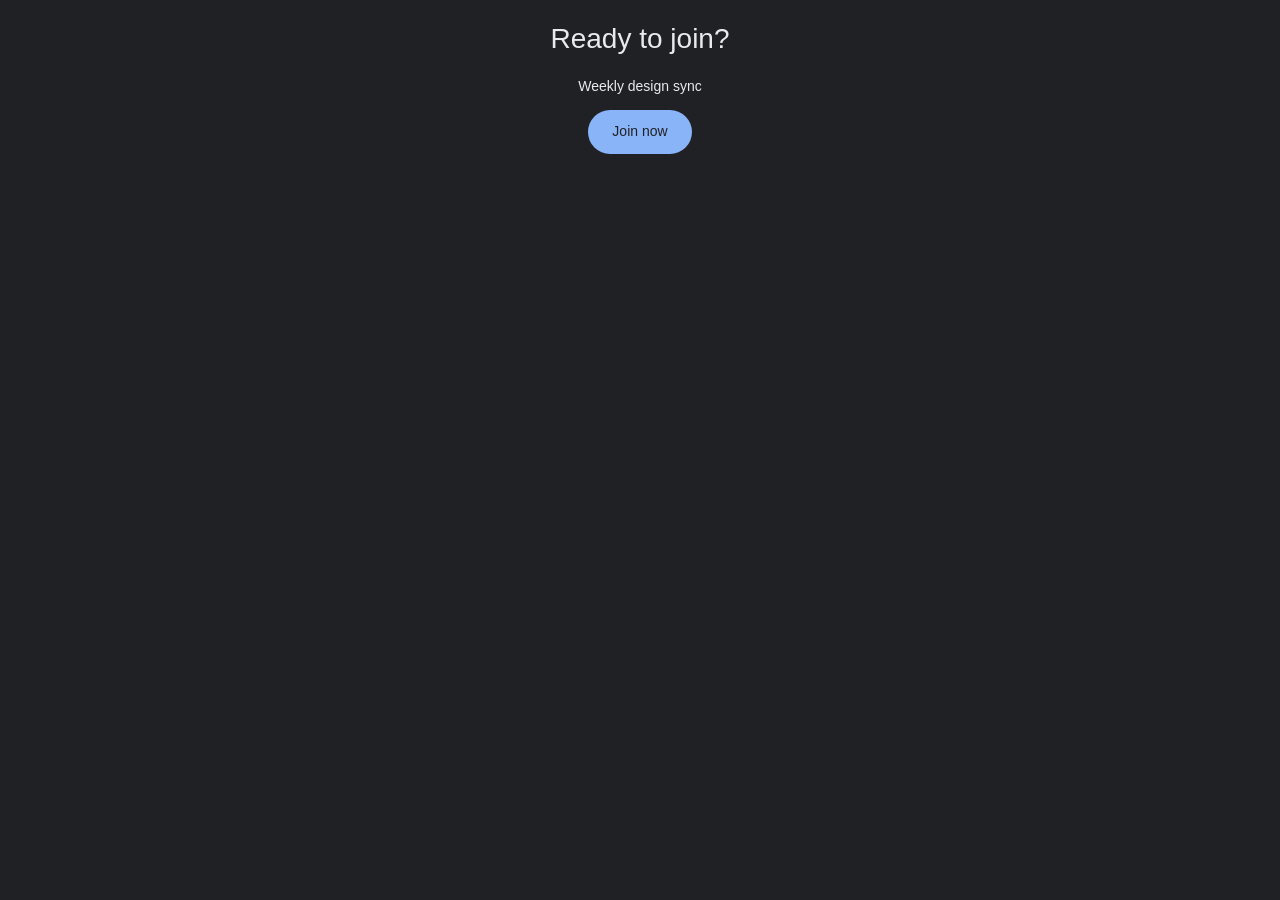
==== test/fake-meet.html @ b9402147 "Meet Capture for Claude 1.0.0 Chrome extension that saves Google Meet live captions and screen-share" ====
<!doctype html>
<html lang="en">
<head>
<meta charset="utf-8">
<title>Meet – {{CODE}}</title>
<style>
  body { margin: 0; background: #202124; color: #e8eaed; font: 14px/1.4 "Google Sans", Roboto, Arial, sans-serif; height: 100vh; display: flex; flex-direction: column; }
  .lobby { margin: auto; text-align: center; }
  .lobby h1 { font-weight: 400; font-size: 28px; }
  .lobby button, .bar button, .left button { font: inherit; }
  .join { background: #8ab4f8; color: #202124; border: 0; border-radius: 24px; padding: 12px 24px; font-weight: 500; cursor: pointer; }
  .stage { flex: 1; display: grid; grid-template-columns: 2fr 1fr; grid-template-rows: 1fr 1fr; gap: 10px; padding: 16px 16px 0; }
  .tile { position: relative; background: #3c4043; border-radius: 12px; overflow: hidden; display: flex; align-items: center; justify-content: center; }
  .tile video { width: 100%; height: 100%; object-fit: cover; }
  .tile.big { grid-row: 1 / 3; }
  .tile .name { position: absolute; left: 12px; bottom: 10px; background: rgba(0,0,0,.45); padding: 4px 8px; border-radius: 6px; font-size: 13px; }
  .bar { display: flex; justify-content: center; gap: 10px; padding: 14px; }
  .bar button { width: 48px; height: 48px; border-radius: 50%; border: 0; background: #3c4043; color: #e8eaed; cursor: pointer; }
  .bar button#leave { background: #ea4335; width: 64px; }
  .bar button[aria-pressed="true"] { background: #8ab4f8; color: #202124; }
  .google-symbols { font-family: monospace; font-size: 11px; }
  .footer { position: fixed; left: 16px; bottom: 22px; font-size: 14px; }
  .iOzk7 { position: fixed; left: 50%; bottom: 90px; transform: translateX(-50%); width: 640px; max-height: 140px; overflow: hidden; }
  .vNKgIf { display: flex; flex-direction: column; gap: 8px; }
  .nMcdL { display: flex; gap: 10px; align-items: flex-start; }
  .adE6rb { display: flex; gap: 8px; align-items: center; min-width: 150px; }
  .adE6rb img { width: 28px; height: 28px; border-radius: 50%; }
  .NWpY1d { font-weight: 500; }
  .ygicle { font-size: 18px; text-shadow: 0 1px 2px #000; }
  .left { margin: auto; text-align: center; }
  .left h1 { font-weight: 400; font-size: 28px; }
  .left button { margin: 6px; padding: 10px 18px; border-radius: 20px; border: 1px solid #5f6368; background: transparent; color: #8ab4f8; cursor: pointer; }
</style>
</head>
<body>
<div id="app"></div>
<script>
(() => {
  const CODE = location.pathname.replace(/^\//, '') || 'abc-defg-hij';
  const app = document.getElementById('app');
  const esc = (s) => String(s).replace(/[&<>"]/g, (c) => ({ '&': '&amp;', '<': '&lt;', '>': '&gt;', '"': '&quot;' }[c]));
  const streams = [];

  // A moving camera picture and a presentation whose "slide" changes every few seconds.
  function cameraStream(hue) {
    const c = document.createElement('canvas'); c.width = 640; c.height = 360;
    const ctx = c.getContext('2d'); let t = 0;
    const draw = () => { t += 0.05; ctx.fillStyle = `hsl(${hue} 30% 25%)`; ctx.fillRect(0, 0, 640, 360); ctx.fillStyle = `hsl(${hue} 60% 60%)`; ctx.beginPath(); ctx.arc(320 + Math.sin(t) * 120, 180 + Math.cos(t * 1.3) * 60, 70, 0, 7); ctx.fill(); requestAnimationFrame(draw); };
    draw();
    const s = c.captureStream(15); streams.push(s); return s;
  }
  let slide = 1;
  function presentationStream() {
    const c = document.createElement('canvas'); c.width = 1600; c.height = 900;
    const ctx = c.getContext('2d');
    const draw = () => {
      ctx.fillStyle = ['#fdf6e3', '#e8f0fe', '#fce8e6', '#e6f4ea'][slide % 4]; ctx.fillRect(0, 0, 1600, 900);
      ctx.fillStyle = '#202124'; ctx.font = 'bold 96px sans-serif'; ctx.fillText('Slide ' + slide, 120, 220);
      ctx.font = '48px sans-serif'; ctx.fillText('Design rules we agreed on', 120, 340);
      ctx.fillStyle = ['#1a73e8', '#d93025', '#188038', '#f9ab00'][slide % 4]; ctx.fillRect(120, 420, 400 + (slide % 3) * 200, 160);
    };
    draw();
    setInterval(draw, 400);          // keep frames flowing even when nothing changes
    setInterval(() => { slide++; draw(); }, 5000);
    const s = c.captureStream(5); streams.push(s); return s;
  }

  function lobby() {
    document.title = 'Meet – ' + CODE;
    app.innerHTML = `<div class="lobby"><h1>Ready to join?</h1><p>Weekly design sync</p><button class="join" id="join">Join now</button></div>`;
    document.getElementById('join').onclick = call;
  }

  function call() {
    document.title = 'Weekly design sync - Google Meet';
    app.innerHTML = `
      <div class="stage" id="stage">
        <div class="tile" data-participant-id="spaces/x/devices/2"><video id="cam2" autoplay muted playsinline></video><div class="name">Priya Natarajan</div></div>
        <div class="tile" data-participant-id="spaces/x/devices/self"><video id="selfcam" autoplay muted playsinline style="transform:scaleX(-1)"></video><div class="name"><span data-self-name="Jesh Shiva">You</span></div></div>
      </div>
      <div class="bar">
        <button aria-label="Turn off microphone (ctrl + d)"><i class="google-symbols">mic</i></button>
        <button aria-label="Turn off camera (ctrl + e)"><i class="google-symbols">videocam</i></button>
        <button id="cc" aria-label="Turn on captions (c)" aria-pressed="false"><i class="google-symbols">closed_caption_off</i></button>
        <button id="leave" aria-label="Leave call"><i class="google-symbols">call_end</i></button>
      </div>
      <div class="footer"><span class="u6vdEc">${esc(CODE)}</span></div>
      <div jsname="dsyhDe" class="iOzk7" id="ccwrap" hidden><div tabindex="0" role="region" aria-label="Captions" class="vNKgIf UDinHf" id="region"></div></div>`;
    document.getElementById('cam2').srcObject = cameraStream(200);
    document.getElementById('selfcam').srcObject = cameraStream(30);
    setTimeout(() => {
      const stage = document.getElementById('stage'); if (!stage) return;
      const tile = document.createElement('div');
      tile.className = 'tile big'; tile.setAttribute('data-participant-id', 'spaces/x/devices/2-presentation');
      tile.innerHTML = `<video id="pres" autoplay muted playsinline></video><div class="name">Priya Natarajan is presenting</div>`;
      stage.prepend(tile);
      tile.querySelector('video').srcObject = presentationStream();
    }, 2500);
    const cc = document.getElementById('cc');
    cc.onclick = () => {
      const on = cc.getAttribute('aria-pressed') !== 'true';
      cc.setAttribute('aria-pressed', String(on));
      cc.setAttribute('aria-label', on ? 'Turn off captions (c)' : 'Turn on captions (c)');
      cc.querySelector('i').textContent = on ? 'closed_caption' : 'closed_caption_off';
      document.getElementById('ccwrap').hidden = !on;
      if (on) startCaptions();
    };
    document.getElementById('leave').onclick = left;
  }

  // The caption timeline: blocks grow, get revised, scroll at the front, get removed, and the whole
  // region is re-rendered once, as Meet does.
  const blocks = new Map();
  function block(id, speaker, text) {
    const el = document.createElement('div'); el.className = 'nMcdL bj4p3b';
    el.innerHTML = `<div class="adE6rb"><img data-iml="1" src="[data-uri]" alt=""><div class="KcIKyf jxFHg"><span class="NWpY1d"></span></div></div><div class="ygicle VbkSUe"></div>`;
    el.querySelector('.NWpY1d').textContent = speaker; el.querySelector('.ygicle').textContent = text;
    blocks.set(id, { el, speaker, text });
    document.getElementById('region').appendChild(el);
  }
  const OPS = [
    [300, 'new', 0, 'Priya Natarajan', 'Hi everyone'],
    [900, 'set', 0, 'Hi everyone, thanks for joining'],
    [1500, 'set', 0, 'Hi everyone, thanks for joining today'],
    [2100, 'set', 0, 'Hi everyone, thanks for joining today. Let me share the design rules'],
    [2700, 'set', 0, 'Hi everyone, thanks for joining today. Let me share the design rules we agreed on'],
    [3300, 'set', 0, 'thanks for joining today. Let me share the design rules we agreed on last week'],
    [3900, 'set', 0, 'Let me share the design rules we agreed on last week and the agenda'],
    [4500, 'new', 1, 'You', 'Sounds good'],
    [5100, 'set', 1, 'Sounds good, go ahead'],
    [5700, 'new', 2, 'Sam Okafor', 'One question first'],
    [6300, 'set', 2, 'One question first: is the generic layout out?'],
    [6900, 'set', 2, 'One question first: is the generic layout out for good?'],
    [7500, 'remove', 0],
    [8100, 'set', 1, 'Sounds good, go ahead. Yes it is out'],
    [8700, 'rerender'],
    [9300, 'new', 3, 'Priya Natarajan', 'Great, moving on to the agenda'],
    [9900, 'set', 3, 'Great, moving on to the agenda for today'],
    [11000, 'new', 4, 'Sam Okafor', 'Can you zoom in on the second rule?'],
    [12500, 'new', 5, 'You', 'Sure, one second'],
  ];
  let started = false;
  function startCaptions() {
    if (started) return; started = true;
    for (const op of OPS) setTimeout(() => apply(op), op[0]);
  }
  function apply([, kind, id, a, b]) {
    const region = document.getElementById('region'); if (!region) return;
    if (kind === 'new') return block(id, a, b);
    if (kind === 'set') { const x = blocks.get(id); if (x) { x.text = a; x.el.querySelector('.ygicle').textContent = a; } return; }
    if (kind === 'remove') { const x = blocks.get(id); if (x) { x.el.remove(); blocks.delete(id); } return; }
    if (kind === 'rerender') {
      const current = [...blocks.entries()];
      region.innerHTML = ''; blocks.clear();
      for (const [bid, x] of current) block(bid, x.speaker, x.text);
    }
  }

  function left() {
    for (const s of streams) for (const t of s.getTracks()) t.stop();
    document.title = 'Meet – ' + CODE;
    app.innerHTML = `<div class="left"><h1>You left the meeting</h1><div><button id="rejoin">Rejoin</button><button id="home">Return to home screen</button></div></div>`;
    document.getElementById('rejoin').onclick = call;
  }

  window.__fake = { OPS, blocks };
  lobby();
})();
</script>
</body>
</html>
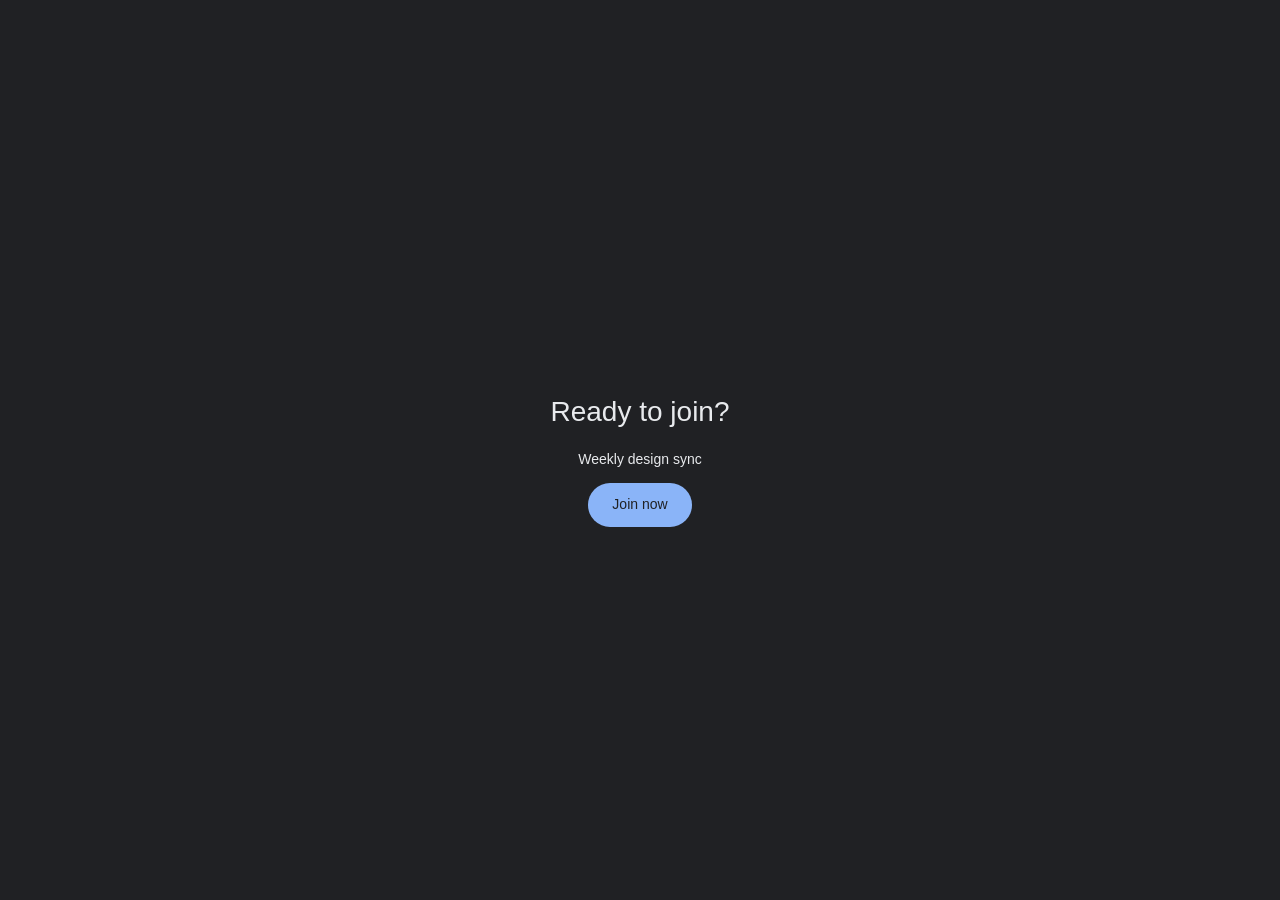
==== commit 5aeef45f: "2.0.0: inside Meet, and one click after the call The capture button sits in Meet's own bottom bar an" ====
--- a/test/fake-meet.html
+++ b/test/fake-meet.html
@@ -5,21 +5,27 @@
 <title>Meet – {{CODE}}</title>
 <style>
   body { margin: 0; background: #202124; color: #e8eaed; font: 14px/1.4 "Google Sans", Roboto, Arial, sans-serif; height: 100vh; display: flex; flex-direction: column; }
+  #app { display: flex; flex-direction: column; flex: 1; min-height: 0; }
   .lobby { margin: auto; text-align: center; }
   .lobby h1 { font-weight: 400; font-size: 28px; }
   .lobby button, .bar button, .left button { font: inherit; }
   .join { background: #8ab4f8; color: #202124; border: 0; border-radius: 24px; padding: 12px 24px; font-weight: 500; cursor: pointer; }
-  .stage { flex: 1; display: grid; grid-template-columns: 2fr 1fr; grid-template-rows: 1fr 1fr; gap: 10px; padding: 16px 16px 0; }
+  .stage { flex: 1; min-height: 0; display: grid; grid-template-columns: 2fr 1fr; grid-template-rows: 1fr 1fr; gap: 10px; padding: 16px 16px 0; }
   .tile { position: relative; background: #3c4043; border-radius: 12px; overflow: hidden; display: flex; align-items: center; justify-content: center; }
   .tile video { width: 100%; height: 100%; object-fit: cover; }
   .tile.big { grid-row: 1 / 3; }
   .tile .name { position: absolute; left: 12px; bottom: 10px; background: rgba(0,0,0,.45); padding: 4px 8px; border-radius: 6px; font-size: 13px; }
-  .bar { display: flex; justify-content: center; gap: 10px; padding: 14px; }
+  .bar { display: grid; grid-template-columns: 1fr auto 1fr; align-items: center; padding: 14px 16px; }
+  .bar .mid { display: flex; justify-content: center; gap: 10px; }
+  .bar .right { display: flex; justify-content: flex-end; gap: 4px; }
+  .bar .right > div { display: inline-flex; margin: 0 2px; }
   .bar button { width: 48px; height: 48px; border-radius: 50%; border: 0; background: #3c4043; color: #e8eaed; cursor: pointer; }
+  .bar .right button { width: 40px; height: 40px; background: transparent; color: #e3e3e3; }
+  .bar .right button:hover { background: rgba(232,234,237,.1); }
   .bar button#leave { background: #ea4335; width: 64px; }
   .bar button[aria-pressed="true"] { background: #8ab4f8; color: #202124; }
+  .bar .time { color: #e3e3e3; font-size: 15px; }
   .google-symbols { font-family: monospace; font-size: 11px; }
-  .footer { position: fixed; left: 16px; bottom: 22px; font-size: 14px; }
   .iOzk7 { position: fixed; left: 50%; bottom: 90px; transform: translateX(-50%); width: 640px; max-height: 140px; overflow: hidden; }
   .vNKgIf { display: flex; flex-direction: column; gap: 8px; }
   .nMcdL { display: flex; gap: 10px; align-items: flex-start; }
@@ -79,12 +85,21 @@
         <div class="tile" data-participant-id="spaces/x/devices/self"><video id="selfcam" autoplay muted playsinline style="transform:scaleX(-1)"></video><div class="name"><span data-self-name="Jesh Shiva">You</span></div></div>
       </div>
       <div class="bar">
-        <button aria-label="Turn off microphone (ctrl + d)"><i class="google-symbols">mic</i></button>
-        <button aria-label="Turn off camera (ctrl + e)"><i class="google-symbols">videocam</i></button>
-        <button id="cc" aria-label="Turn on captions (c)" aria-pressed="false"><i class="google-symbols">closed_caption_off</i></button>
-        <button id="leave" aria-label="Leave call"><i class="google-symbols">call_end</i></button>
+        <div class="time"><span id="clock">15:30</span> · <span class="u6vdEc">${esc(CODE)}</span></div>
+        <div class="mid">
+          <button aria-label="Turn off microphone (ctrl + d)"><i class="google-symbols">mic</i></button>
+          <button aria-label="Turn off camera (ctrl + e)"><i class="google-symbols">videocam</i></button>
+          <button id="cc" aria-label="Turn on captions (c)" aria-pressed="false"><i class="google-symbols">closed_caption_off</i></button>
+          <button id="present" aria-label="Present now"><i class="google-symbols">present_to_all</i></button>
+          <button id="leave" aria-label="Leave call"><i class="google-symbols">call_end</i></button>
+        </div>
+        <div class="right">
+          <div><button aria-label="Meeting details"><i class="google-symbols">info</i></button></div>
+          <div><button aria-label="Show everyone"><i class="google-symbols">people</i></button></div>
+          <div><button aria-label="Chat with everyone"><i class="google-symbols">chat</i></button></div>
+          <div><button aria-label="Activities"><i class="google-symbols">shapes</i></button></div>
+        </div>
       </div>
-      <div class="footer"><span class="u6vdEc">${esc(CODE)}</span></div>
       <div jsname="dsyhDe" class="iOzk7" id="ccwrap" hidden><div tabindex="0" role="region" aria-label="Captions" class="vNKgIf UDinHf" id="region"></div></div>`;
     document.getElementById('cam2').srcObject = cameraStream(200);
     document.getElementById('selfcam').srcObject = cameraStream(30);
@@ -138,6 +153,15 @@
     [9900, 'set', 3, 'Great, moving on to the agenda for today'],
     [11000, 'new', 4, 'Sam Okafor', 'Can you zoom in on the second rule?'],
     [12500, 'new', 5, 'You', 'Sure, one second'],
+    // One block that keeps going, as in a real call: short revisions that differ only in punctuation,
+    // a pause, then the window scrolling. It should come out as two lines, "Hi, how are you?" once.
+    [13000, 'new', 6, 'You', 'Hi!'],
+    [13400, 'set', 6, 'Hi, how?'],
+    [13800, 'set', 6, 'Hi, how are you?'],
+    [19200, 'set', 6, 'Hi, how are you? So I have been looking into these things'],
+    [19800, 'set', 6, 'Hi, how are you? So I have been looking into these things lately over the weekend'],
+    [20400, 'set', 6, 'So I have been looking into these things lately over the weekend and I think we can connect'],
+    [21000, 'done'],
   ];
   let started = false;
   function startCaptions() {
@@ -146,6 +170,7 @@
   }
   function apply([, kind, id, a, b]) {
     const region = document.getElementById('region'); if (!region) return;
+    if (kind === 'done') { window.__fake.done = true; return; }
     if (kind === 'new') return block(id, a, b);
     if (kind === 'set') { const x = blocks.get(id); if (x) { x.text = a; x.el.querySelector('.ygicle').textContent = a; } return; }
     if (kind === 'remove') { const x = blocks.get(id); if (x) { x.el.remove(); blocks.delete(id); } return; }
